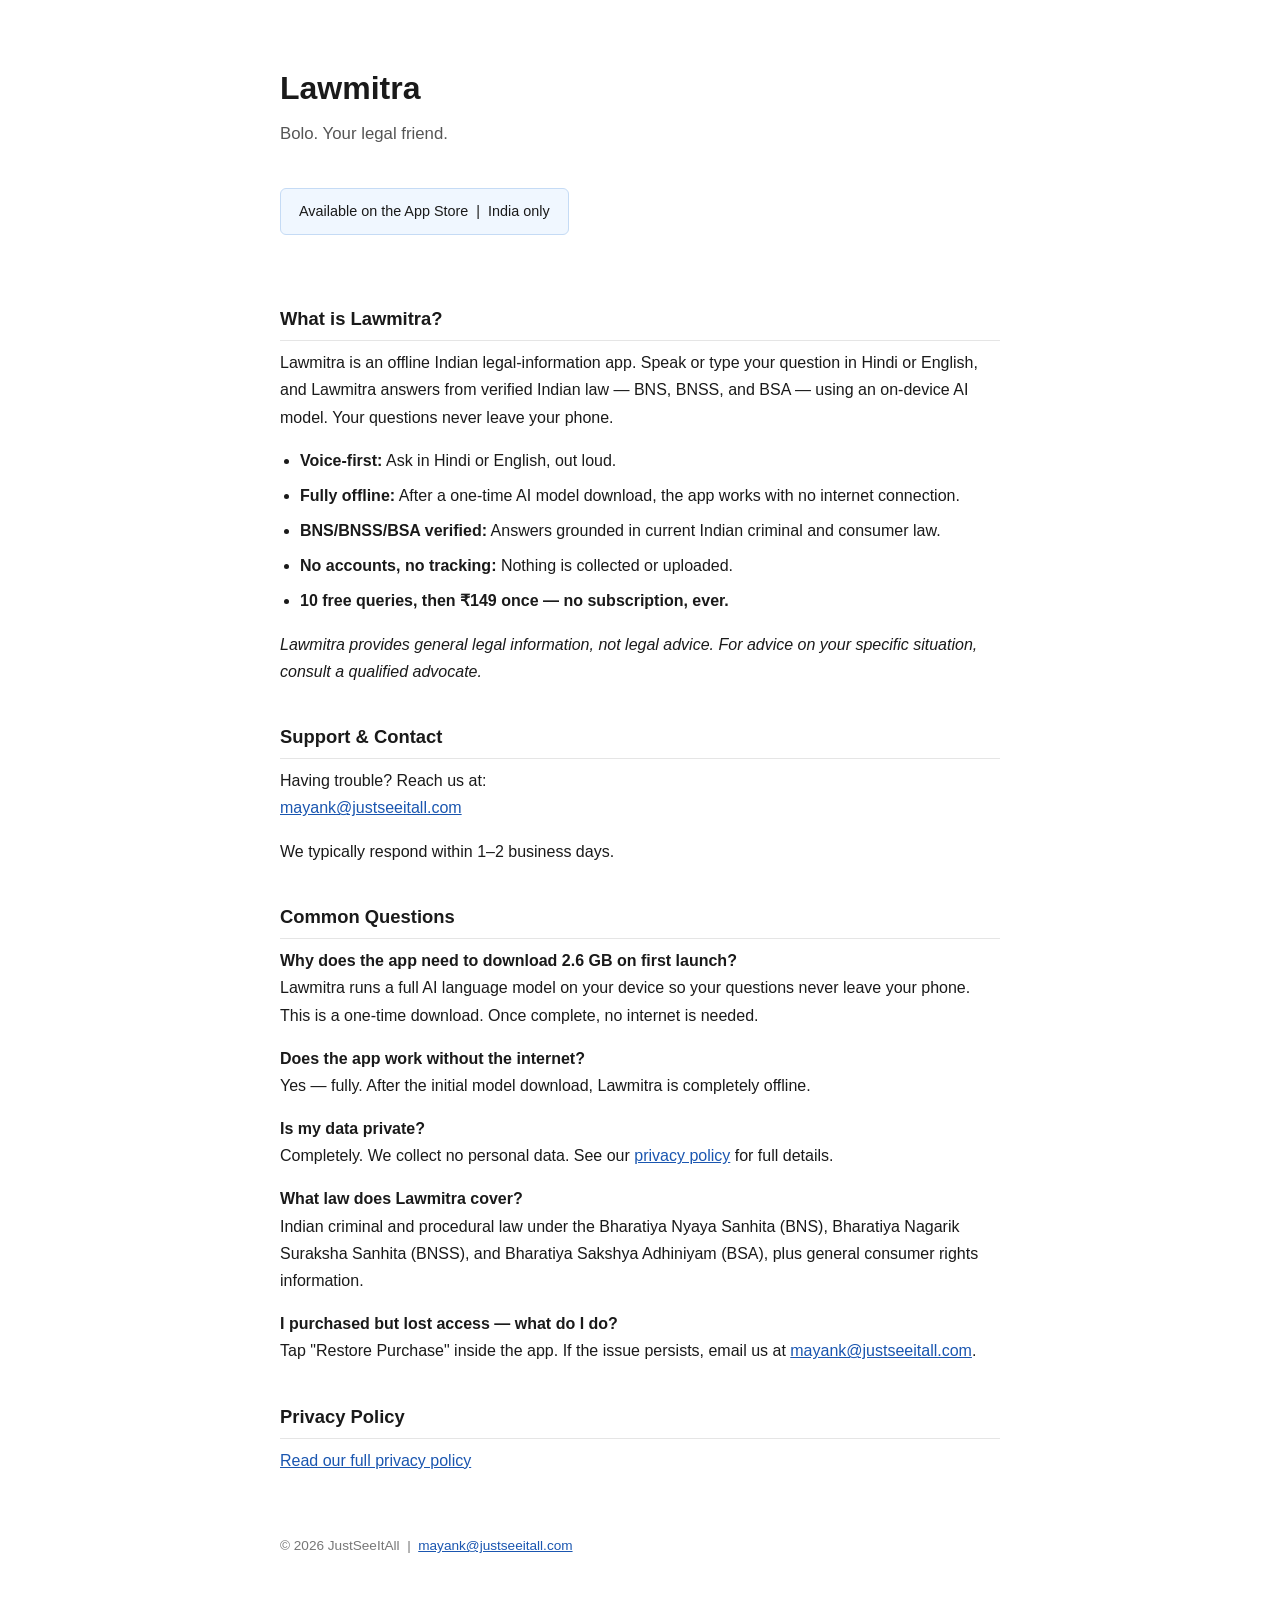
==== index.html @ 9c004011 "Add privacy policy and support pages for Lawmitra" ====
<!DOCTYPE html>
<html lang="en">
<head>
  <meta charset="UTF-8">
  <meta name="viewport" content="width=device-width, initial-scale=1.0">
  <title>Lawmitra – Support</title>
  <style>
    body {
      font-family: -apple-system, BlinkMacSystemFont, "Segoe UI", Roboto, Helvetica, Arial, sans-serif;
      max-width: 720px;
      margin: 0 auto;
      padding: 40px 24px 80px;
      color: #1a1a1a;
      line-height: 1.7;
    }
    h1 { font-size: 2rem; margin-bottom: 4px; }
    .tagline { color: #555; font-size: 1.05rem; margin-bottom: 40px; }
    h2 { font-size: 1.15rem; margin-top: 36px; margin-bottom: 8px; border-bottom: 1px solid #e5e5e5; padding-bottom: 6px; }
    p { margin: 0 0 16px; }
    a { color: #1a56b0; }
    .badge {
      display: inline-block;
      background: #f0f7ff;
      border: 1px solid #c5dbf5;
      border-radius: 6px;
      padding: 10px 18px;
      font-size: 0.9rem;
      margin-bottom: 32px;
    }
    ul { padding-left: 20px; }
    li { margin-bottom: 8px; }
    .footer { margin-top: 60px; font-size: 0.85rem; color: #777; }
  </style>
</head>
<body>

  <h1>Lawmitra</h1>
  <p class="tagline">Bolo. Your legal friend.</p>

  <div class="badge">Available on the App Store &nbsp;|&nbsp; India only</div>

  <h2>What is Lawmitra?</h2>
  <p>Lawmitra is an offline Indian legal-information app. Speak or type your question in Hindi or English, and Lawmitra answers from verified Indian law — BNS, BNSS, and BSA — using an on-device AI model. Your questions never leave your phone.</p>
  <ul>
    <li><strong>Voice-first:</strong> Ask in Hindi or English, out loud.</li>
    <li><strong>Fully offline:</strong> After a one-time AI model download, the app works with no internet connection.</li>
    <li><strong>BNS/BNSS/BSA verified:</strong> Answers grounded in current Indian criminal and consumer law.</li>
    <li><strong>No accounts, no tracking:</strong> Nothing is collected or uploaded.</li>
    <li><strong>10 free queries, then ₹149 once — no subscription, ever.</strong></li>
  </ul>
  <p><em>Lawmitra provides general legal information, not legal advice. For advice on your specific situation, consult a qualified advocate.</em></p>

  <h2>Support &amp; Contact</h2>
  <p>Having trouble? Reach us at:<br>
  <a href="mailto:mayank@justseeitall.com">mayank@justseeitall.com</a></p>
  <p>We typically respond within 1–2 business days.</p>

  <h2>Common Questions</h2>
  <p><strong>Why does the app need to download 2.6 GB on first launch?</strong><br>
  Lawmitra runs a full AI language model on your device so your questions never leave your phone. This is a one-time download. Once complete, no internet is needed.</p>

  <p><strong>Does the app work without the internet?</strong><br>
  Yes — fully. After the initial model download, Lawmitra is completely offline.</p>

  <p><strong>Is my data private?</strong><br>
  Completely. We collect no personal data. See our <a href="privacy.html">privacy policy</a> for full details.</p>

  <p><strong>What law does Lawmitra cover?</strong><br>
  Indian criminal and procedural law under the Bharatiya Nyaya Sanhita (BNS), Bharatiya Nagarik Suraksha Sanhita (BNSS), and Bharatiya Sakshya Adhiniyam (BSA), plus general consumer rights information.</p>

  <p><strong>I purchased but lost access — what do I do?</strong><br>
  Tap "Restore Purchase" inside the app. If the issue persists, email us at <a href="mailto:mayank@justseeitall.com">mayank@justseeitall.com</a>.</p>

  <h2>Privacy Policy</h2>
  <p><a href="privacy.html">Read our full privacy policy</a></p>

  <div class="footer">
    &copy; 2026 JustSeeItAll &nbsp;|&nbsp; <a href="mailto:mayank@justseeitall.com">mayank@justseeitall.com</a>
  </div>

</body>
</html>
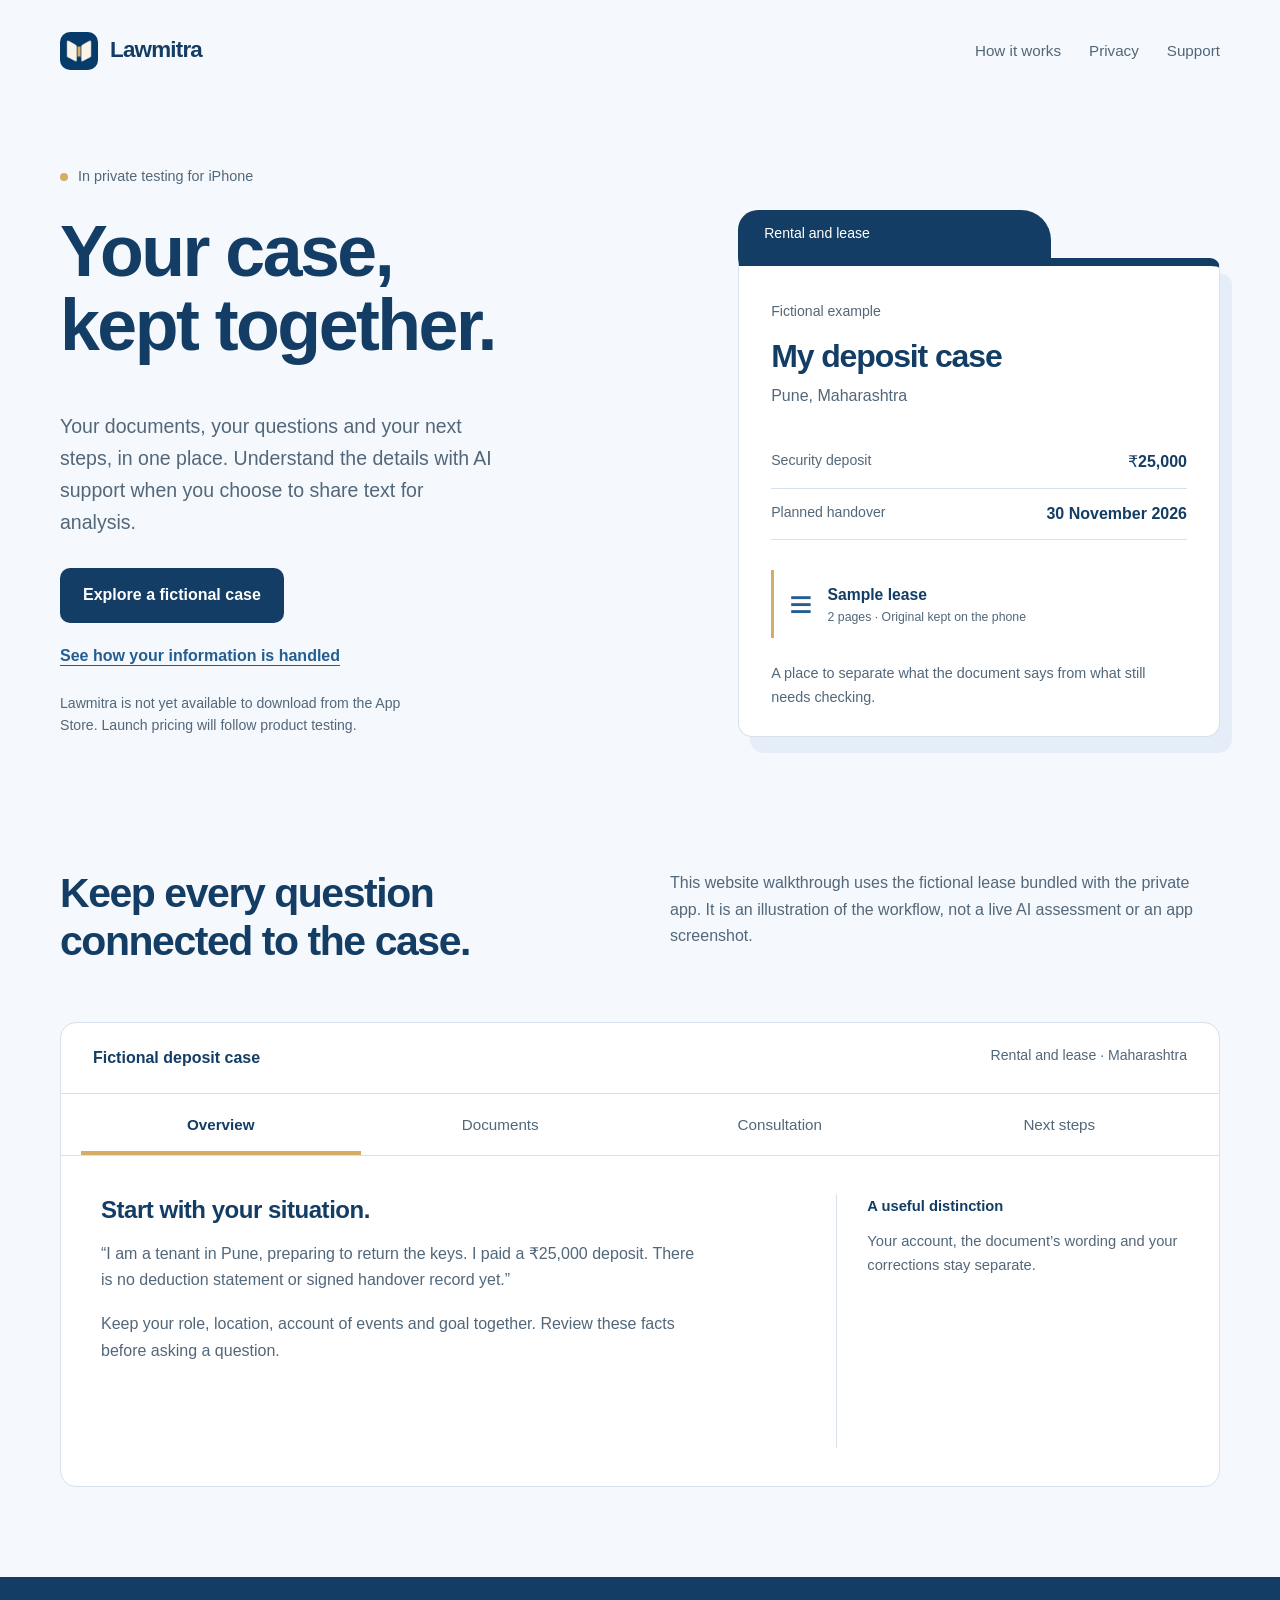
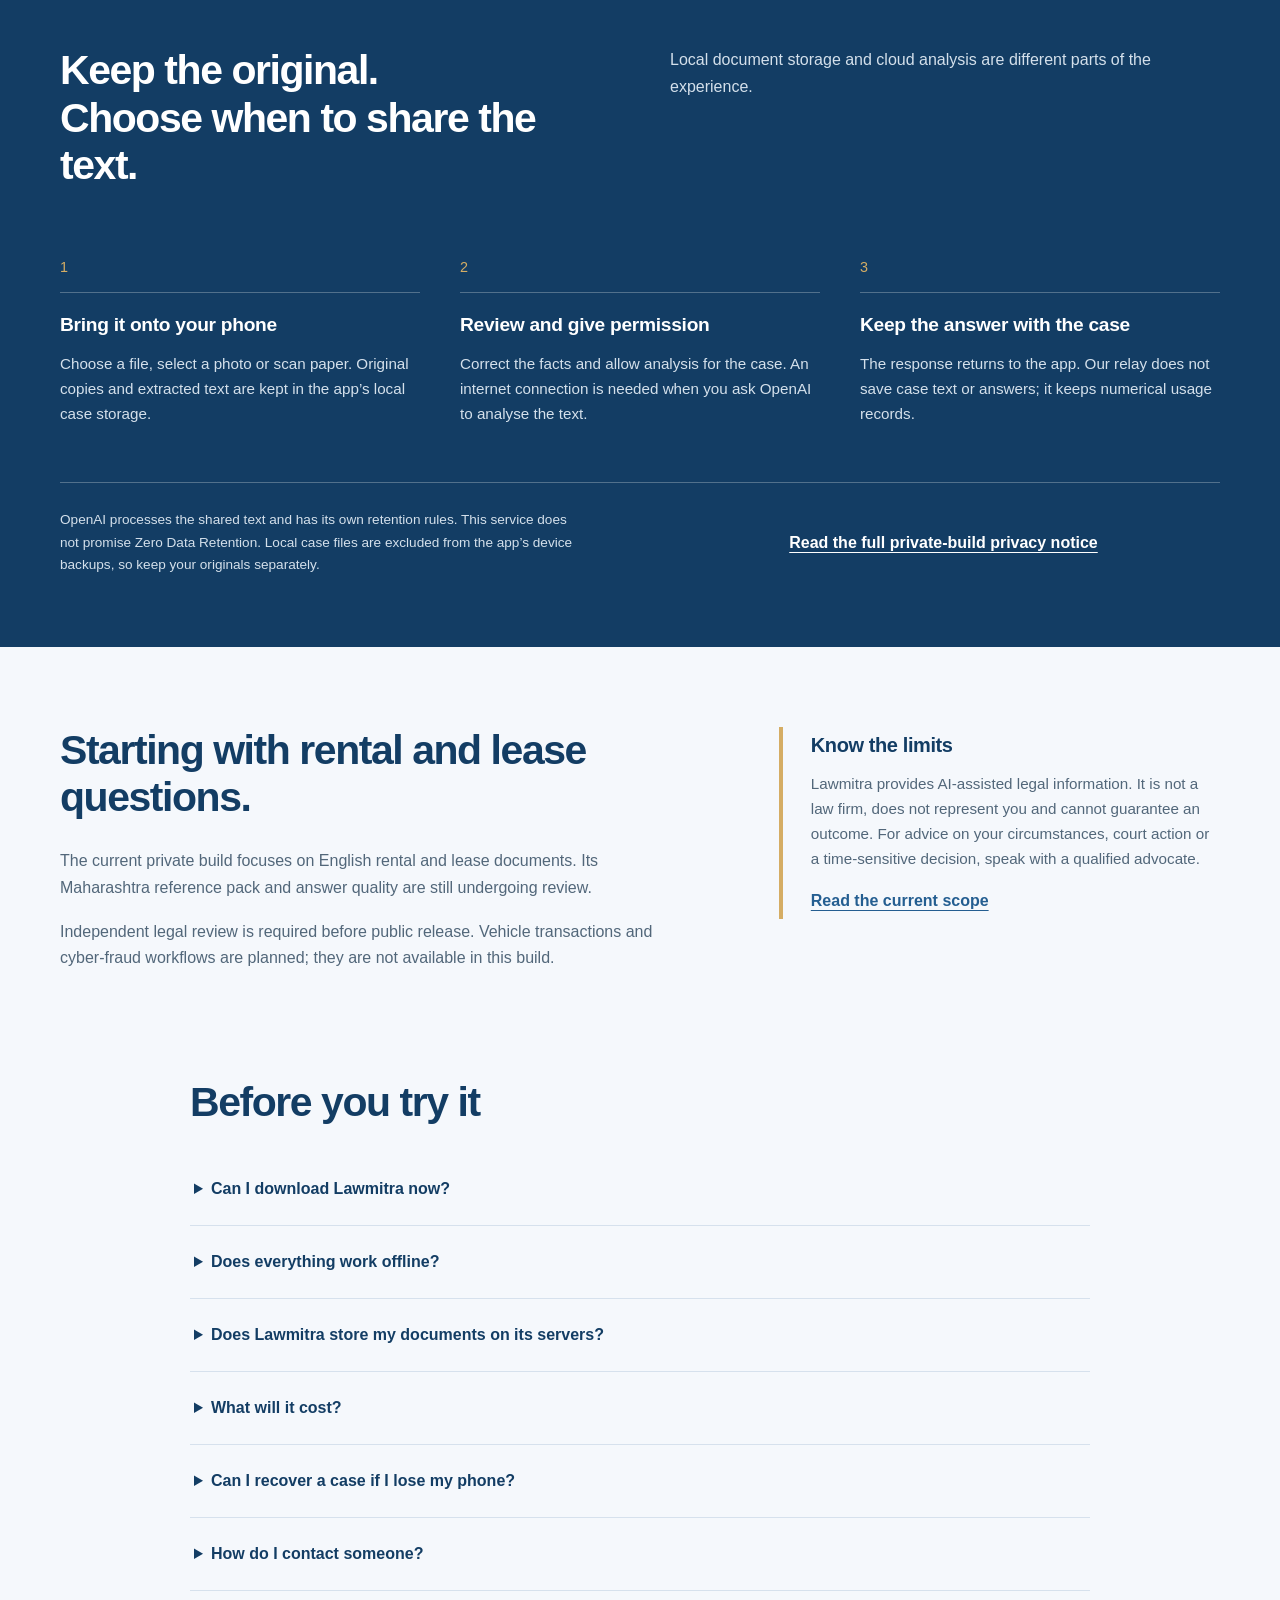
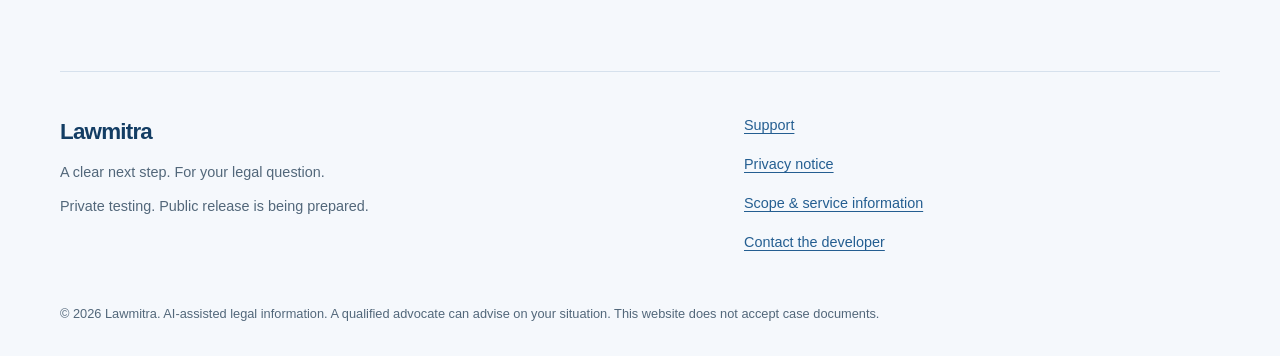
==== commit 13fdb114: "Publish accurate Lawmitra prelaunch website and privacy notice" ====
--- a/index.html
+++ b/index.html
@@ -1,82 +1,38 @@
-<!DOCTYPE html>
-<html lang="en">
-<head>
-  <meta charset="UTF-8">
-  <meta name="viewport" content="width=device-width, initial-scale=1.0">
-  <title>Lawmitra – Support</title>
-  <style>
-    body {
-      font-family: -apple-system, BlinkMacSystemFont, "Segoe UI", Roboto, Helvetica, Arial, sans-serif;
-      max-width: 720px;
-      margin: 0 auto;
-      padding: 40px 24px 80px;
-      color: #1a1a1a;
-      line-height: 1.7;
-    }
-    h1 { font-size: 2rem; margin-bottom: 4px; }
-    .tagline { color: #555; font-size: 1.05rem; margin-bottom: 40px; }
-    h2 { font-size: 1.15rem; margin-top: 36px; margin-bottom: 8px; border-bottom: 1px solid #e5e5e5; padding-bottom: 6px; }
-    p { margin: 0 0 16px; }
-    a { color: #1a56b0; }
-    .badge {
-      display: inline-block;
-      background: #f0f7ff;
-      border: 1px solid #c5dbf5;
-      border-radius: 6px;
-      padding: 10px 18px;
-      font-size: 0.9rem;
-      margin-bottom: 32px;
-    }
-    ul { padding-left: 20px; }
-    li { margin-bottom: 8px; }
-    .footer { margin-top: 60px; font-size: 0.85rem; color: #777; }
-  </style>
-</head>
-<body>
-
-  <h1>Lawmitra</h1>
-  <p class="tagline">Bolo. Your legal friend.</p>
-
-  <div class="badge">Available on the App Store &nbsp;|&nbsp; India only</div>
-
-  <h2>What is Lawmitra?</h2>
-  <p>Lawmitra is an offline Indian legal-information app. Speak or type your question in Hindi or English, and Lawmitra answers from verified Indian law — BNS, BNSS, and BSA — using an on-device AI model. Your questions never leave your phone.</p>
-  <ul>
-    <li><strong>Voice-first:</strong> Ask in Hindi or English, out loud.</li>
-    <li><strong>Fully offline:</strong> After a one-time AI model download, the app works with no internet connection.</li>
-    <li><strong>BNS/BNSS/BSA verified:</strong> Answers grounded in current Indian criminal and consumer law.</li>
-    <li><strong>No accounts, no tracking:</strong> Nothing is collected or uploaded.</li>
-    <li><strong>10 free queries, then ₹149 once — no subscription, ever.</strong></li>
-  </ul>
-  <p><em>Lawmitra provides general legal information, not legal advice. For advice on your specific situation, consult a qualified advocate.</em></p>
-
-  <h2>Support &amp; Contact</h2>
-  <p>Having trouble? Reach us at:<br>
-  <a href="mailto:mayank@justseeitall.com">mayank@justseeitall.com</a></p>
-  <p>We typically respond within 1–2 business days.</p>
-
-  <h2>Common Questions</h2>
-  <p><strong>Why does the app need to download 2.6 GB on first launch?</strong><br>
-  Lawmitra runs a full AI language model on your device so your questions never leave your phone. This is a one-time download. Once complete, no internet is needed.</p>
-
-  <p><strong>Does the app work without the internet?</strong><br>
-  Yes — fully. After the initial model download, Lawmitra is completely offline.</p>
-
-  <p><strong>Is my data private?</strong><br>
-  Completely. We collect no personal data. See our <a href="privacy.html">privacy policy</a> for full details.</p>
-
-  <p><strong>What law does Lawmitra cover?</strong><br>
-  Indian criminal and procedural law under the Bharatiya Nyaya Sanhita (BNS), Bharatiya Nagarik Suraksha Sanhita (BNSS), and Bharatiya Sakshya Adhiniyam (BSA), plus general consumer rights information.</p>
-
-  <p><strong>I purchased but lost access — what do I do?</strong><br>
-  Tap "Restore Purchase" inside the app. If the issue persists, email us at <a href="mailto:mayank@justseeitall.com">mayank@justseeitall.com</a>.</p>
-
-  <h2>Privacy Policy</h2>
-  <p><a href="privacy.html">Read our full privacy policy</a></p>
-
-  <div class="footer">
-    &copy; 2026 JustSeeItAll &nbsp;|&nbsp; <a href="mailto:mayank@justseeitall.com">mayank@justseeitall.com</a>
-  </div>
-
-</body>
-</html>
+<!doctype html>
+<html lang="en"><head>
+<meta charset="utf-8"><meta name="viewport" content="width=device-width, initial-scale=1">
+<meta http-equiv="Content-Security-Policy" content="default-src 'self'; script-src 'self'; style-src 'self'; img-src 'self'; connect-src 'none'; object-src 'none'; base-uri 'self'; form-action 'none'">
+<meta name="referrer" content="strict-origin-when-cross-origin">
+<title>Lawmitra — Your case, kept together</title><meta name="description" content="An iPhone legal-information app in private testing. Keep documents locally, review facts and choose when to use cloud analysis.">
+<link rel="canonical" href="https://xallio69.github.io/lawmitra-legal/"><link rel="icon" type="image/png" href="assets/icon-180.png"><link rel="apple-touch-icon" href="assets/icon-180.png">
+<meta property="og:type" content="website"><meta property="og:title" content="Lawmitra — Your case, kept together"><meta property="og:description" content="An iPhone legal-information app in private testing. Keep documents locally, review facts and choose when to use cloud analysis."><meta property="og:url" content="https://xallio69.github.io/lawmitra-legal/"><meta property="og:image" content="https://xallio69.github.io/lawmitra-legal/assets/icon-512.png"><meta property="og:image:alt" content="Lawmitra's navy, ivory and gold case-file icon">
+<link rel="stylesheet" href="styles.css?v=20261102"><script src="demo.js" defer></script></head><body>
+<a class="skip" href="#main">Skip to content</a>
+<header class="site-header wrap"><a class="brand" href="index.html"><img src="assets/icon-180.png" alt="" width="38" height="38">Lawmitra</a>
+<nav aria-label="Main navigation"><a href="index.html#how-it-works">How it works</a><a href="privacy.html">Privacy</a><a href="support.html">Support</a></nav></header><main id="main">
+<section class="hero wrap"><div class="hero-copy"><p class="release-status"><span aria-hidden="true"></span>In private testing for iPhone</p>
+<h1>Your case,<br>kept together.</h1><p class="intro">Your documents, your questions and your next steps, in one place. Understand the details with AI support when you choose to share text for analysis.</p>
+<div class="hero-actions"><a class="button" href="#case-preview">Explore a fictional case</a><a class="text-link" href="privacy.html">See how your information is handled</a></div>
+<p class="small availability">Lawmitra is not yet available to download from the App Store. Launch pricing will follow product testing.</p></div>
+<aside class="case-cover" aria-label="A fictional rental case"><div class="folder-tab">Rental and lease</div><div class="folder-paper"><p class="small">Fictional example</p><h2>My deposit case</h2><p class="location">Pune, Maharashtra</p><dl class="case-facts"><div><dt>Security deposit</dt><dd>₹25,000</dd></div><div><dt>Planned handover</dt><dd>30 November 2026</dd></div></dl><div class="paper-slip"><span class="document-symbol" aria-hidden="true">≡</span><span><strong>Sample lease</strong><small>2 pages · Original kept on the phone</small></span></div><p class="note">A place to separate what the document says from what still needs checking.</p></div></aside></section>
+<section class="wrap walkthrough" id="case-preview" aria-labelledby="walkthrough-title"><div class="section-intro"><h2 id="walkthrough-title">Keep every question connected to the case.</h2><p>This website walkthrough uses the fictional lease bundled with the private app. It is an illustration of the workflow, not a live AI assessment or an app screenshot.</p></div>
+<div class="case-workspace"><div class="workspace-header"><span>Fictional deposit case</span><span class="small">Rental and lease · Maharashtra</span></div>
+<div class="case-tabs" role="tablist" aria-label="Fictional case walkthrough">
+<button role="tab" id="tab-overview" aria-controls="panel-overview" aria-selected="true" tabindex="0">Overview</button><button role="tab" id="tab-documents" aria-controls="panel-documents" aria-selected="false" tabindex="-1">Documents</button><button role="tab" id="tab-consultation" aria-controls="panel-consultation" aria-selected="false" tabindex="-1">Consultation</button><button role="tab" id="tab-next" aria-controls="panel-next" aria-selected="false" tabindex="-1">Next steps</button></div>
+<div class="case-panel" id="panel-overview" role="tabpanel" aria-labelledby="tab-overview" tabindex="0"><div><h3>Start with your situation.</h3><p>“I am a tenant in Pune, preparing to return the keys. I paid a ₹25,000 deposit. There is no deduction statement or signed handover record yet.”</p><p>Keep your role, location, account of events and goal together. Review these facts before asking a question.</p></div><aside class="margin-note"><strong>A useful distinction</strong><p>Your account, the document’s wording and your corrections stay separate.</p></aside></div>
+<div class="case-panel" id="panel-documents" role="tabpanel" aria-labelledby="tab-documents" tabindex="0" hidden><div><h3>Read the document before relying on the extraction.</h3><blockquote>“This fictional agreement does not state a fixed deadline for returning the deposit.”<cite>Fictional lease, page 2</cite></blockquote><p>The private app reads English text from PDFs, selected photos and camera scans on the phone. Check the original whenever a name, date or amount matters.</p><a class="text-link" href="assets/fictional-lease.pdf">Read the actual fictional sample PDF</a></div><aside class="margin-note"><strong>Keep the source</strong><p>Up to 5 documents and 20 pages per case, with a 20 MB limit per file. Scans remain local PDFs.</p></aside></div>
+<div class="case-panel" id="panel-consultation" role="tabpanel" aria-labelledby="tab-consultation" tabindex="0" hidden><div><h3>Ask a question with the context attached.</h3><p class="example-question">“What should I check and collect before asking for my deposit back?”</p><p>In the app, you review the facts and separately allow OpenAI analysis. Relevant extracted text, facts, corrections, your question and conversation context are then sent through our service.</p><p>No question is sent by this website. The private build shows supporting page quotations and the limits of its response.</p></div><aside class="margin-note"><strong>You decide when to share</strong><p>Keep using the local case without analysis. You can stop future sharing for that case in the app.</p></aside></div>
+<div class="case-panel" id="panel-next" role="tabpanel" aria-labelledby="tab-next" tabindex="0" hidden><div><h3>Return to what needs attention.</h3><p>After an in-app consultation, its next steps and missing information stay with the case. Check the supporting answer and its limitations before acting.</p><p>When facts or documents change, earlier answers are marked outdated. You can also create a local PDF brief to share through the iPhone share sheet.</p></div><aside class="margin-note"><strong>For this fictional case</strong><p>The sample mentions missing receipts, a condition checklist and a signed handover record. A missing refund deadline must not be invented.</p></aside></div>
+</div><noscript><p>The walkthrough tabs need JavaScript. The rest of this site works without it. <a href="assets/fictional-lease.pdf">Read the fictional sample</a> or <a href="support.html">read the workflow guide</a>.</p></noscript></section>
+<section class="privacy-section" id="how-it-works"><div class="wrap"><div class="section-intro"><h2>Keep the original.<br>Choose when to share the text.</h2><p>Local document storage and cloud analysis are different parts of the experience.</p></div><ol class="data-flow"><li><span class="step">1</span><h3>Bring it onto your phone</h3><p>Choose a file, select a photo or scan paper. Original copies and extracted text are kept in the app’s local case storage.</p></li><li><span class="step">2</span><h3>Review and give permission</h3><p>Correct the facts and allow analysis for the case. An internet connection is needed when you ask OpenAI to analyse the text.</p></li><li><span class="step">3</span><h3>Keep the answer with the case</h3><p>The response returns to the app. Our relay does not save case text or answers; it keeps numerical usage records.</p></li></ol><div class="privacy-footnote"><p>OpenAI processes the shared text and has its own retention rules. This service does not promise Zero Data Retention. Local case files are excluded from the app’s device backups, so keep your originals separately.</p><a class="text-link" href="privacy.html">Read the full private-build privacy notice</a></div></div></section>
+<section class="wrap scope-section"><div><h2>Starting with rental and lease questions.</h2><p>The current private build focuses on English rental and lease documents. Its Maharashtra reference pack and answer quality are still undergoing review.</p><p>Independent legal review is required before public release. Vehicle transactions and cyber-fraud workflows are planned; they are not available in this build.</p></div><div class="scope-note"><h3>Know the limits</h3><p>Lawmitra provides AI-assisted legal information. It is not a law firm, does not represent you and cannot guarantee an outcome. For advice on your circumstances, court action or a time-sensitive decision, speak with a qualified advocate.</p><a class="text-link" href="terms.html">Read the current scope</a></div></section>
+<section class="wrap faq" aria-labelledby="faq-title"><h2 id="faq-title">Before you try it</h2>
+<details><summary>Can I download Lawmitra now?</summary><p>Not yet. It is in private testing. This page will link to the verified App Store listing when the public release is available.</p></details>
+<details><summary>Does everything work offline?</summary><p>Saved cases, local document extraction and PDF brief creation work on the phone. AI analysis needs a connection. A photo or file kept only in iCloud may also need to download before the app can read it.</p></details>
+<details><summary>Does Lawmitra store my documents on its servers?</summary><p>The private build does not upload original files to our relay or store case content there. With consent, extracted text and case context are processed by our relay and OpenAI. Provider retention, support emails and numerical usage records are explained in the <a href="privacy.html">privacy notice</a>.</p></details>
+<details><summary>What will it cost?</summary><p>Pricing is being evaluated using actual result quality and model usage. There is no public paid offer yet. The earlier ₹149 lifetime proposal is not the offer for this cloud-based product.</p></details>
+<details><summary>Can I recover a case if I lose my phone?</summary><p>The current private build has no case sync or cloud restore. Keep original documents outside the app. An exported PDF brief is readable, but it is not a restorable backup of the case.</p></details>
+<details><summary>How do I contact someone?</summary><p><a href="support.html">Visit support</a> or email <a href="mailto:mayank@justseeitall.com">mayank@justseeitall.com</a>. Please describe the technical issue without attaching private case documents.</p></details></section>
+</main><footer class="site-footer wrap"><div><a class="brand" href="index.html">Lawmitra</a><p>A clear next step. For your legal question.</p><p class="small">Private testing. Public release is being prepared.</p></div>
+<nav aria-label="Footer navigation"><a href="support.html">Support</a><a href="privacy.html">Privacy notice</a><a href="terms.html">Scope &amp; service information</a><a href="mailto:mayank@justseeitall.com">Contact the developer</a></nav>
+<p class="fine-print">© 2026 Lawmitra. AI-assisted legal information. A qualified advocate can advise on your situation. This website does not accept case documents.</p></footer></body></html>
--- a/styles.css
+++ b/styles.css
@@ -0,0 +1,7 @@
+:root{--navy:#133d64;--blue:#245e91;--paper:#f5f8fc;--white:#fff;--muted:#52677a;--gold:#d5ad64;--line:#d6e1ed;--pale:#e5eef8;font-family:"Avenir Next",Avenir,-apple-system,BlinkMacSystemFont,"Segoe UI",sans-serif;color:var(--navy);background:var(--paper);font-synthesis:none;line-height:1.65}
+*{box-sizing:border-box}body{margin:0}img{display:block;max-width:100%}a{color:var(--blue);text-underline-offset:.22em}a:hover{text-decoration-thickness:2px}button{font:inherit}button,a,summary{-webkit-tap-highlight-color:transparent}a:focus-visible,button:focus-visible,summary:focus-visible,[tabindex]:focus-visible{outline:3px solid var(--blue);outline-offset:5px}p{margin:0 0 1.1em;max-width:68ch}h1,h2,h3{line-height:1.16;letter-spacing:-.035em;margin:0 0 .65em;font-weight:650}h1{font-size:clamp(2.65rem,5.6vw,5rem);line-height:1.04}h2{font-size:clamp(1.9rem,3.2vw,3rem)}h3{font-size:1.35rem;line-height:1.3;letter-spacing:-.02em}.wrap{width:min(1160px,calc(100% - 64px));margin-inline:auto}.small{font-size:.88rem;color:var(--muted);line-height:1.55}.text-link{font-weight:600}.intro{font-size:1.22rem;line-height:1.65;color:var(--muted)}.skip{position:fixed;top:-100px;left:20px;z-index:100;background:white;padding:12px}.skip:focus{top:16px}.site-header{display:flex;align-items:center;justify-content:space-between;gap:28px;padding-block:28px}.brand{display:inline-flex;gap:12px;align-items:center;color:var(--navy);font-size:1.4rem;font-weight:650;text-decoration:none;letter-spacing:-.035em}.brand img{border-radius:10px}.site-header nav{display:flex;flex-wrap:wrap;gap:12px 28px}.site-header nav a{padding-block:10px;color:var(--muted);font-size:.95rem;text-decoration:none}.site-header nav a:hover{text-decoration:underline;color:var(--navy)}
+.hero{display:grid;grid-template-columns:1.12fr .88fr;gap:65px;align-items:center;padding-block:64px 90px}.release-status{display:flex;gap:10px;align-items:center;color:var(--muted);font-size:.9rem;margin:0 0 25px}.release-status span{width:8px;height:8px;background:var(--gold);border-radius:50%}.hero-copy .intro{max-width:40ch}.hero-actions{display:flex;flex-direction:column;align-items:flex-start;gap:20px;margin-block:30px 24px}.button{display:inline-flex;justify-content:center;align-items:center;min-height:52px;padding:14px 23px;border-radius:10px;background:var(--navy);color:white;font-size:1rem;font-weight:600;text-decoration:none}.button:hover{background:var(--blue)}.availability{max-width:44ch}.case-cover{padding-top:30px;position:relative}.folder-tab{width:65%;padding:12px 26px 28px;border-radius:20px 30px 0 0;background:var(--navy);color:white;font-size:.88rem}.folder-paper{background:white;border:1px solid var(--line);border-top:8px solid var(--navy);border-radius:0 10px 14px 14px;padding:35px 32px 26px;margin-top:-16px;box-shadow:12px 16px 0 #e5eef8}.folder-paper h2{font-size:2rem;margin-bottom:8px}.folder-paper .location{color:var(--muted);margin-bottom:28px}.case-facts{margin:0 0 30px}.case-facts div{display:flex;justify-content:space-between;gap:20px;padding-block:12px;border-bottom:1px solid var(--line)}.case-facts dt{color:var(--muted);font-size:.88rem}.case-facts dd{margin:0;font-weight:600;text-align:right;white-space:nowrap}.paper-slip{display:flex;gap:15px;align-items:center;border-left:3px solid var(--gold);padding:12px 0 12px 15px}.document-symbol{font-size:2.5rem;line-height:1;font-weight:400;color:var(--blue)}.paper-slip strong{display:block;font-size:.98rem}.paper-slip small{display:block;color:var(--muted);font-size:.77rem;line-height:1.5}.note{font-size:.9rem;color:var(--muted);margin:24px 0 0}.section-intro{display:grid;grid-template-columns:1fr 1fr;gap:60px;align-items:start;margin-bottom:30px}.section-intro p{margin:0;color:var(--muted);font-size:1rem}.walkthrough{padding-block:28px 90px;scroll-margin-top:25px}.case-workspace{background:white;border:1px solid var(--line);border-radius:16px;overflow:hidden}.workspace-header{display:flex;justify-content:space-between;gap:20px;padding:22px 32px;border-bottom:1px solid var(--line);font-weight:600}.workspace-header .small{font-weight:400}.case-tabs{display:flex;gap:0;border-bottom:1px solid var(--line);padding-inline:20px}.case-tabs button{flex:1;border:0;border-bottom:4px solid transparent;padding:18px 12px 14px;min-height:56px;background:transparent;color:var(--muted);cursor:pointer;font-size:.95rem}.case-tabs button[aria-selected=true]{color:var(--navy);font-weight:650;border-bottom-color:var(--gold)}.case-tabs button:focus-visible{outline-offset:-6px}.case-panel{display:grid;grid-template-columns:1.5fr .75fr;gap:50px;padding:38px 40px;min-height:330px}.case-panel[hidden]{display:none}.case-panel h3{font-size:1.5rem;max-width:29ch}.case-panel p{color:var(--muted)}.case-panel p:last-child{margin-bottom:0}.margin-note{border-left:1px solid var(--line);padding-left:30px;font-size:.92rem}.margin-note strong{display:block;margin-bottom:10px}.example-question{font-size:1.25rem;line-height:1.55;color:var(--navy)!important}blockquote{margin:18px 0 22px;padding-left:20px;border-left:3px solid var(--gold);font-size:1.1rem}cite{display:block;font-size:.8rem;font-style:normal;color:var(--muted);margin-top:8px}.privacy-section{background:var(--navy);color:white;padding-block:70px}.privacy-section .section-intro p,.privacy-section .privacy-footnote p{color:#d4e0eb}.data-flow{list-style:none;display:grid;grid-template-columns:repeat(3,1fr);gap:40px;padding:0;margin:40px 0}.data-flow li{position:relative}.step{font-size:.9rem;color:var(--gold);display:block;padding-bottom:12px;margin-bottom:20px;border-bottom:1px solid #52718c}.data-flow h3{font-size:1.2rem;letter-spacing:-.015em}.data-flow p{color:#d4e0eb;font-size:.95rem}.privacy-footnote{border-top:1px solid #52718c;padding-top:26px;display:grid;grid-template-columns:1.6fr 1fr;gap:40px;align-items:center}.privacy-footnote p{font-size:.85rem;margin:0}.privacy-section a{color:white}.scope-section{display:grid;grid-template-columns:1.25fr .85fr;gap:70px;padding-block:80px}.scope-section p{color:var(--muted)}.scope-note{align-self:start;border-left:4px solid var(--gold);padding:5px 0 5px 28px}.scope-note h3{font-size:1.25rem}.scope-note p{font-size:.95rem}.faq{padding-block:10px 80px;max-width:900px}details{border-bottom:1px solid var(--line);padding-block:10px}summary{font-weight:600;cursor:pointer;padding:14px 4px;line-height:1.5}details p{color:var(--muted);padding-inline:4px;max-width:72ch}details[open] summary{padding-bottom:16px}.site-footer{padding-block:42px 32px;border-top:1px solid var(--line);display:grid;grid-template-columns:1.15fr .85fr;gap:20px 40px}.site-footer p{font-size:.9rem;color:var(--muted);margin-top:10px;margin-bottom:0}.site-footer nav{display:flex;flex-direction:column;align-items:flex-start;gap:7px}.site-footer nav a{font-size:.9rem;min-height:32px}.site-footer .fine-print{grid-column:1/-1;max-width:none;font-size:.8rem;margin-top:20px}.article{max-width:850px;padding-block:45px 75px}.article h1{font-size:clamp(2.35rem,4.5vw,3.6rem);line-height:1.1;max-width:21ch}.article h2{font-size:1.65rem;letter-spacing:-.025em;margin-top:42px}.article p,.article li{color:var(--muted)}.article li{margin-block:10px;padding-left:6px}.article .intro{margin-top:24px}.notice{border-left:4px solid var(--gold);background:white;padding:22px 24px;margin-block:30px}.notice p{margin:10px 0 0}.article details{padding-block:6px}.article a{overflow-wrap:anywhere}.article .release-status{margin-bottom:22px}noscript p{padding-top:18px;color:var(--muted)}
+@media(max-width:850px){.wrap{width:calc(100% - 40px)}.hero{gap:30px;padding-top:35px;grid-template-columns:1fr 1fr}.folder-paper{padding:25px 21px}.folder-paper h2{font-size:1.5rem}.case-facts div{display:block}.case-facts dd{text-align:left;margin-top:5px}.section-intro{gap:30px}.case-panel{gap:30px;padding:30px}.scope-section{gap:35px}.workspace-header{padding-inline:25px}.data-flow{gap:25px}}
+@media(max-width:620px){.site-header{padding-block:18px;align-items:flex-start;flex-wrap:wrap;gap:12px}.site-header nav{width:100%;gap:22px}.site-header nav a{font-size:.9rem;padding-block:6px}.hero{display:block;padding-block:28px 65px}.hero h1{font-size:3.25rem}.hero .intro{font-size:1.08rem}.release-status{font-size:.82rem}.case-cover{margin:35px 8px 0 0;padding-top:0}.folder-paper{padding:28px 24px}.folder-paper h2{font-size:1.8rem}.case-facts div{display:flex}.case-facts dd{margin:0;text-align:right}.paper-slip small{font-size:.8rem}.hero-actions{gap:18px}.section-intro{display:block;margin-bottom:24px}.section-intro h2{font-size:2rem}.section-intro p{font-size:.95rem}.walkthrough{padding-bottom:55px}.workspace-header{display:block;padding:20px}.workspace-header span{display:block}.workspace-header .small{margin-top:4px}.case-tabs{display:grid;grid-template-columns:1fr 1fr;padding-inline:8px}.case-tabs button{padding:12px 6px;font-size:.9rem}.case-panel{display:block;min-height:0;padding:25px 21px}.case-panel h3{font-size:1.4rem}.case-panel p{font-size:.95rem}.margin-note{border-left:0;border-top:1px solid var(--line);padding:20px 0 0;margin-top:28px}.data-flow{display:block;margin-block:25px}.data-flow li{margin-bottom:25px}.step{padding-bottom:8px;margin-bottom:15px}.privacy-section{padding-block:45px}.privacy-footnote{display:block}.privacy-footnote p{margin-bottom:18px}.scope-section{display:block;padding-block:50px}.scope-note{margin-top:30px}.faq{padding-bottom:45px}.faq h2{font-size:2rem}.site-footer{display:block;padding-top:30px}.site-footer nav{margin-top:25px}.site-footer nav a{padding-block:5px}.site-footer .fine-print{margin-top:25px}.article{padding-block:30px 50px}.article h1{font-size:2.55rem}.article .intro{font-size:1.1rem}.article h2{font-size:1.5rem}.notice{padding:20px}.article ul,.article ol{padding-left:22px}}
+@media(prefers-reduced-motion:no-preference){html{scroll-behavior:smooth}}
+.privacy-section a:focus-visible{outline-color:var(--white)}
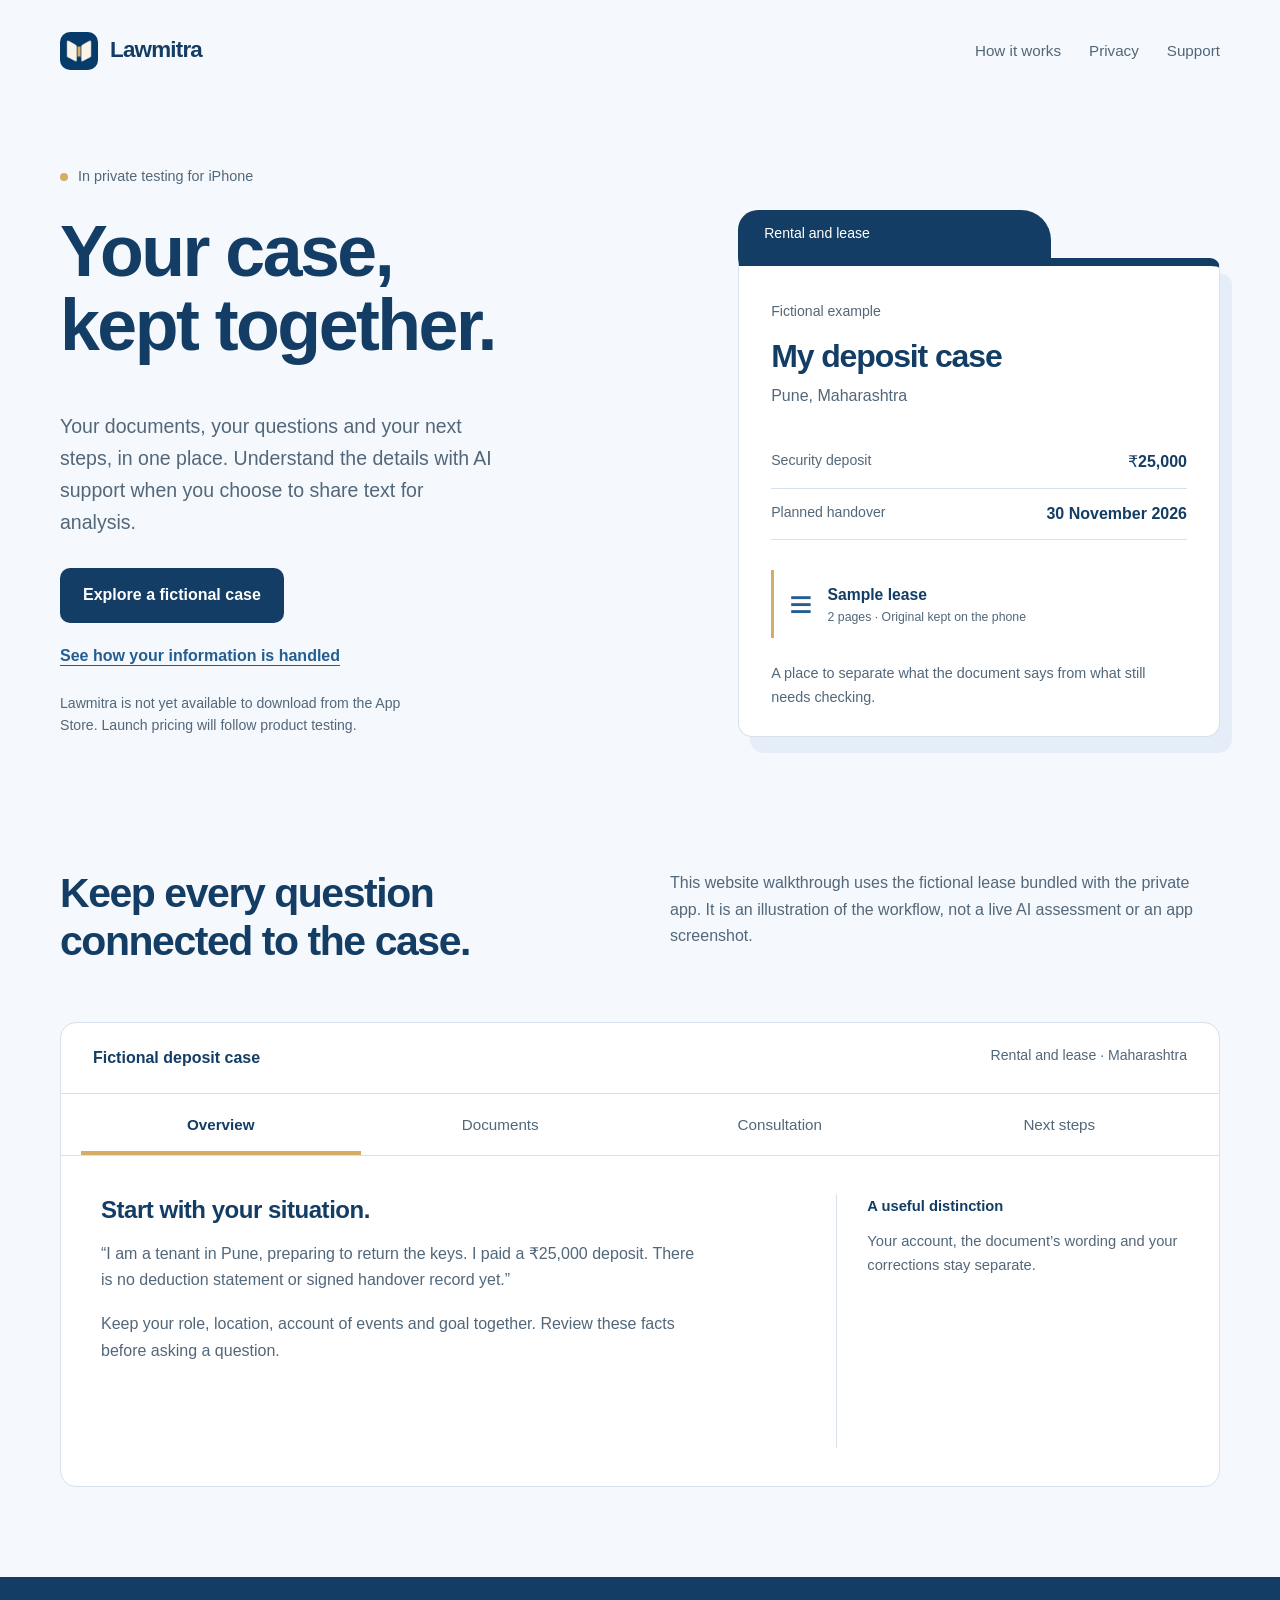
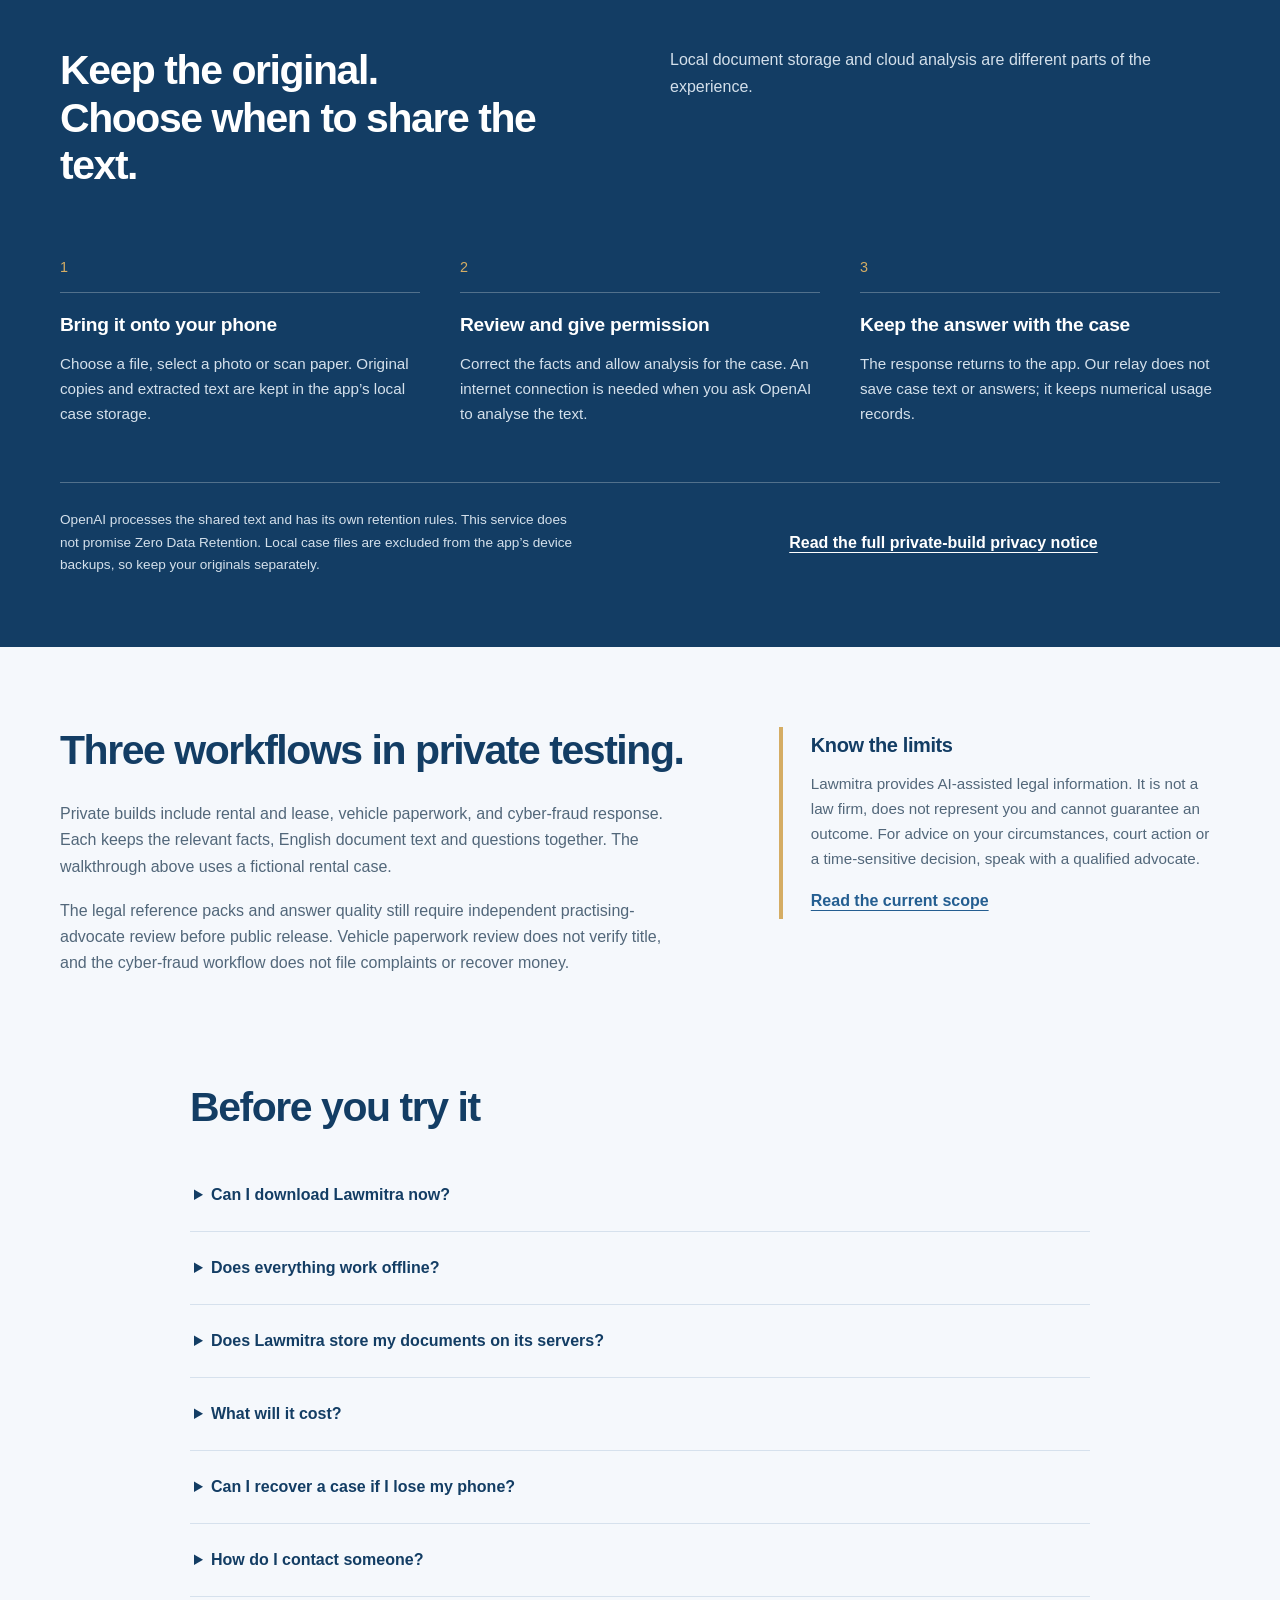
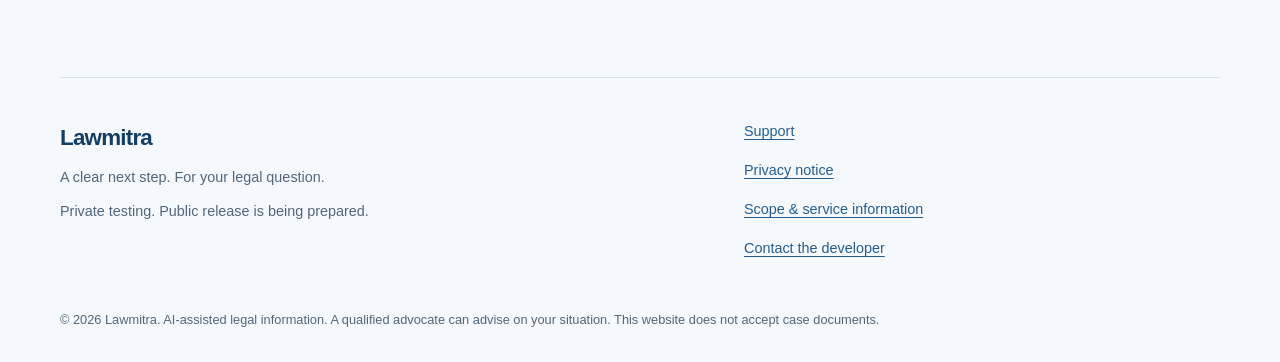
==== commit f7366b91: "Explain prepared Apple accounts, RevenueCat processing and deletion" ====
--- a/index.html
+++ b/index.html
@@ -25,7 +25,7 @@
 <div class="case-panel" id="panel-next" role="tabpanel" aria-labelledby="tab-next" tabindex="0" hidden><div><h3>Return to what needs attention.</h3><p>After an in-app consultation, its next steps and missing information stay with the case. Check the supporting answer and its limitations before acting.</p><p>When facts or documents change, earlier answers are marked outdated. You can also create a local PDF brief to share through the iPhone share sheet.</p></div><aside class="margin-note"><strong>For this fictional case</strong><p>The sample mentions missing receipts, a condition checklist and a signed handover record. A missing refund deadline must not be invented.</p></aside></div>
 </div><noscript><p>The walkthrough tabs need JavaScript. The rest of this site works without it. <a href="assets/fictional-lease.pdf">Read the fictional sample</a> or <a href="support.html">read the workflow guide</a>.</p></noscript></section>
 <section class="privacy-section" id="how-it-works"><div class="wrap"><div class="section-intro"><h2>Keep the original.<br>Choose when to share the text.</h2><p>Local document storage and cloud analysis are different parts of the experience.</p></div><ol class="data-flow"><li><span class="step">1</span><h3>Bring it onto your phone</h3><p>Choose a file, select a photo or scan paper. Original copies and extracted text are kept in the app’s local case storage.</p></li><li><span class="step">2</span><h3>Review and give permission</h3><p>Correct the facts and allow analysis for the case. An internet connection is needed when you ask OpenAI to analyse the text.</p></li><li><span class="step">3</span><h3>Keep the answer with the case</h3><p>The response returns to the app. Our relay does not save case text or answers; it keeps numerical usage records.</p></li></ol><div class="privacy-footnote"><p>OpenAI processes the shared text and has its own retention rules. This service does not promise Zero Data Retention. Local case files are excluded from the app’s device backups, so keep your originals separately.</p><a class="text-link" href="privacy.html">Read the full private-build privacy notice</a></div></div></section>
-<section class="wrap scope-section"><div><h2>Starting with rental and lease questions.</h2><p>The current private build focuses on English rental and lease documents. Its Maharashtra reference pack and answer quality are still undergoing review.</p><p>Independent legal review is required before public release. Vehicle transactions and cyber-fraud workflows are planned; they are not available in this build.</p></div><div class="scope-note"><h3>Know the limits</h3><p>Lawmitra provides AI-assisted legal information. It is not a law firm, does not represent you and cannot guarantee an outcome. For advice on your circumstances, court action or a time-sensitive decision, speak with a qualified advocate.</p><a class="text-link" href="terms.html">Read the current scope</a></div></section>
+<section class="wrap scope-section"><div><h2>Three workflows in private testing.</h2><p>Private builds include rental and lease, vehicle paperwork, and cyber-fraud response. Each keeps the relevant facts, English document text and questions together. The walkthrough above uses a fictional rental case.</p><p>The legal reference packs and answer quality still require independent practising-advocate review before public release. Vehicle paperwork review does not verify title, and the cyber-fraud workflow does not file complaints or recover money.</p></div><div class="scope-note"><h3>Know the limits</h3><p>Lawmitra provides AI-assisted legal information. It is not a law firm, does not represent you and cannot guarantee an outcome. For advice on your circumstances, court action or a time-sensitive decision, speak with a qualified advocate.</p><a class="text-link" href="terms.html">Read the current scope</a></div></section>
 <section class="wrap faq" aria-labelledby="faq-title"><h2 id="faq-title">Before you try it</h2>
 <details><summary>Can I download Lawmitra now?</summary><p>Not yet. It is in private testing. This page will link to the verified App Store listing when the public release is available.</p></details>
 <details><summary>Does everything work offline?</summary><p>Saved cases, local document extraction and PDF brief creation work on the phone. AI analysis needs a connection. A photo or file kept only in iCloud may also need to download before the app can read it.</p></details>
@@ -35,4 +35,4 @@
 <details><summary>How do I contact someone?</summary><p><a href="support.html">Visit support</a> or email <a href="mailto:mayank@justseeitall.com">mayank@justseeitall.com</a>. Please describe the technical issue without attaching private case documents.</p></details></section>
 </main><footer class="site-footer wrap"><div><a class="brand" href="index.html">Lawmitra</a><p>A clear next step. For your legal question.</p><p class="small">Private testing. Public release is being prepared.</p></div>
 <nav aria-label="Footer navigation"><a href="support.html">Support</a><a href="privacy.html">Privacy notice</a><a href="terms.html">Scope &amp; service information</a><a href="mailto:mayank@justseeitall.com">Contact the developer</a></nav>
-<p class="fine-print">© 2026 Lawmitra. AI-assisted legal information. A qualified advocate can advise on your situation. This website does not accept case documents.</p></footer></body></html>+<p class="fine-print">© 2026 Lawmitra. AI-assisted legal information. A qualified advocate can advise on your situation. This website does not accept case documents.</p></footer></body></html>
